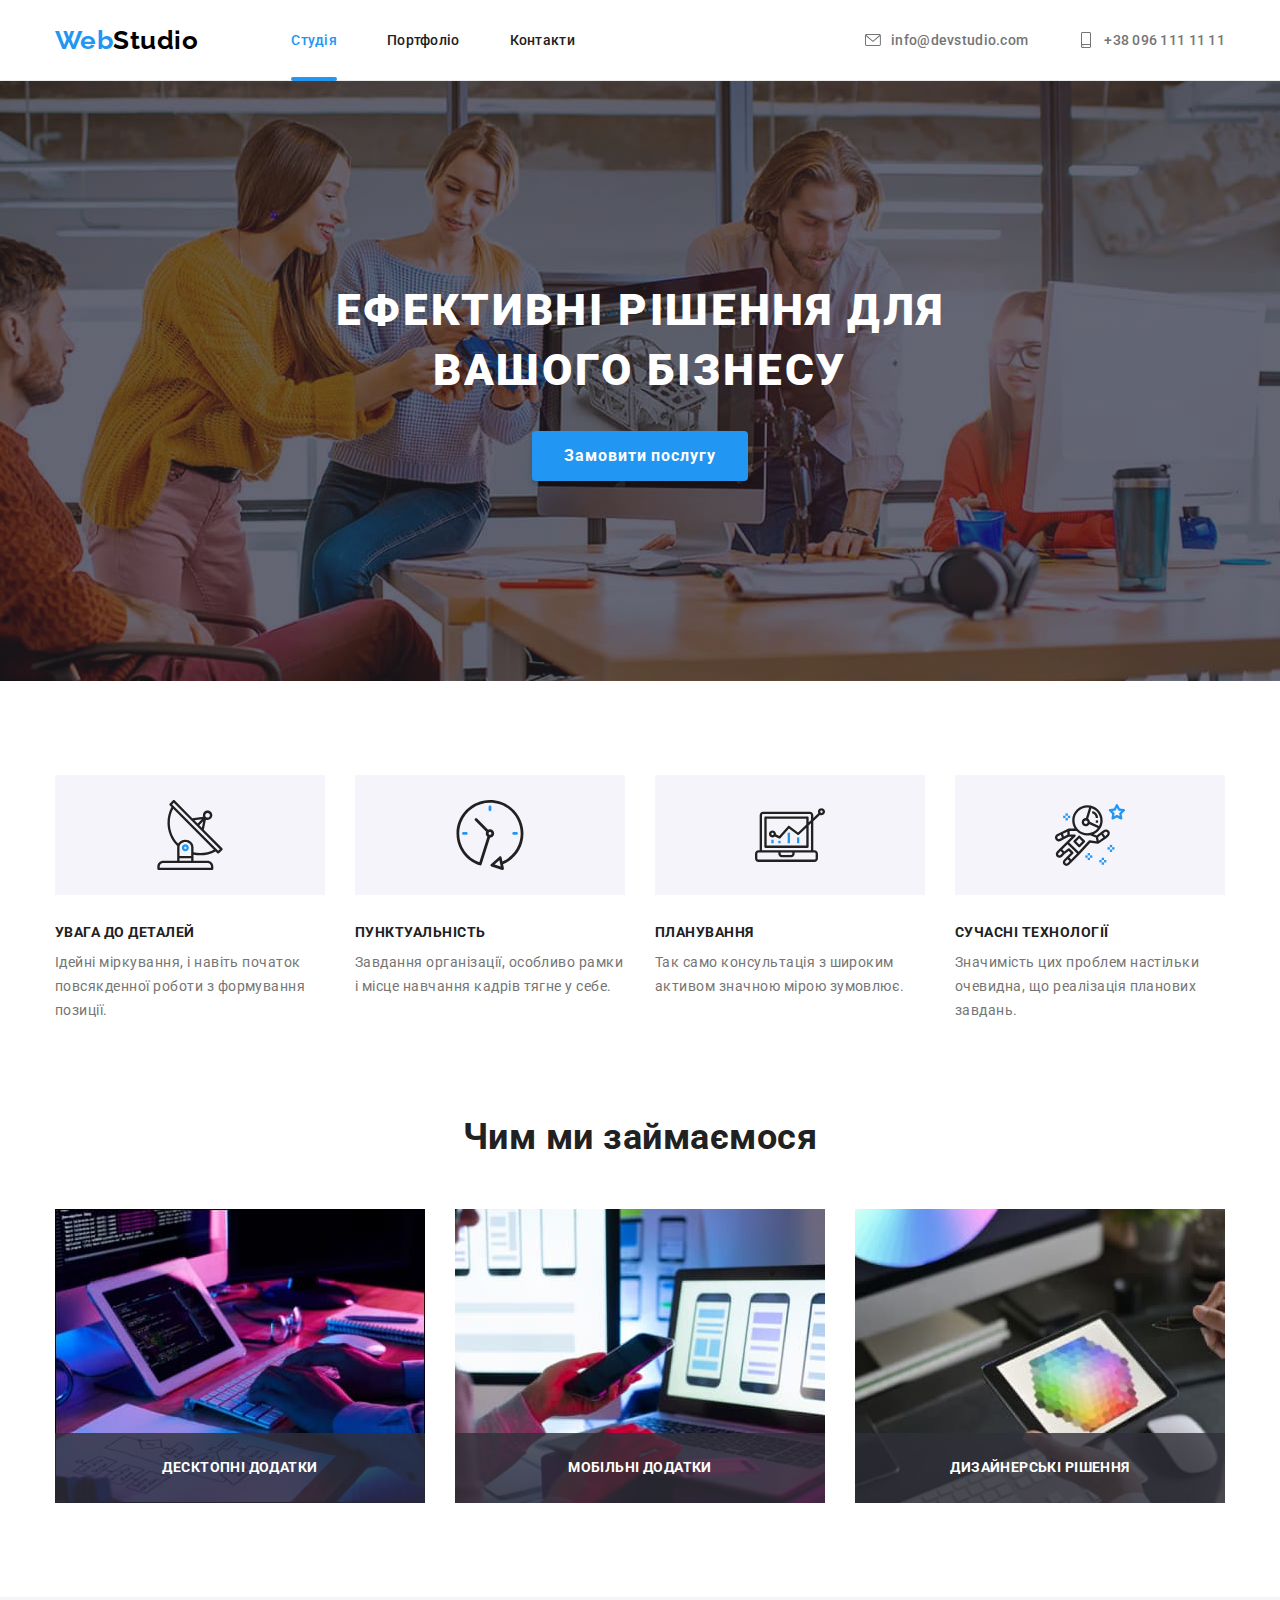
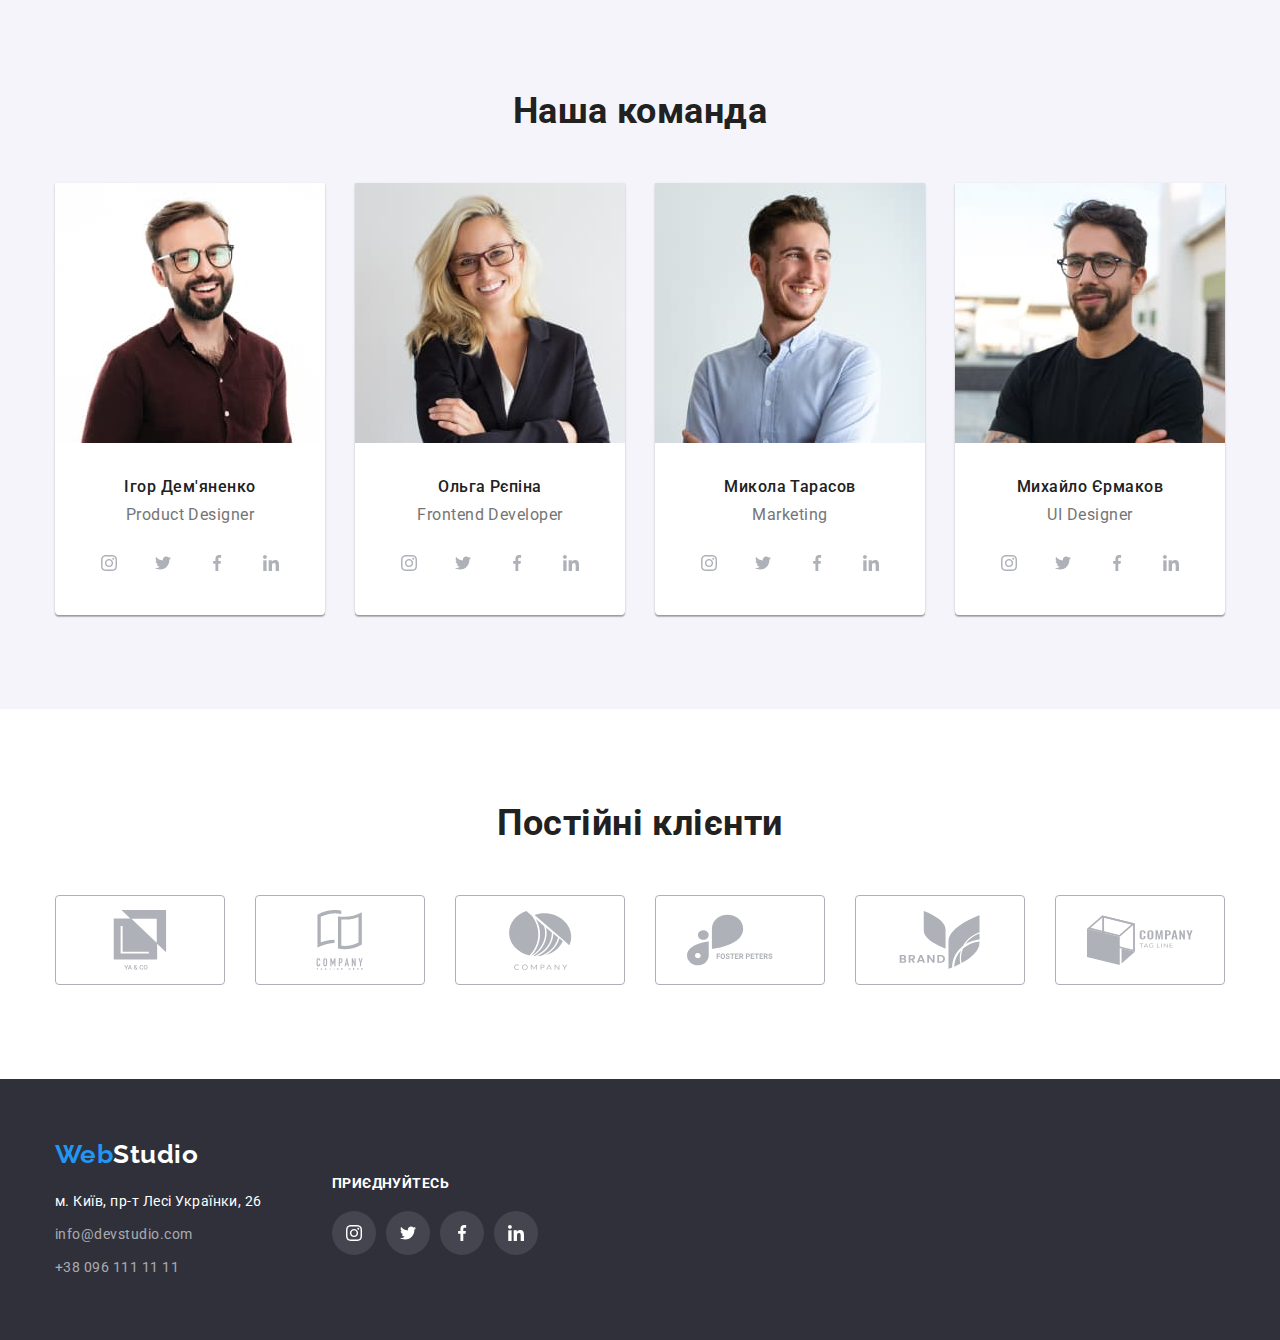
==== index.html @ 2c92645b "hw5" ====
<!DOCTYPE html>
<html lang="uk">
  <head>
    <meta charset="UTF-8" />
    <meta http-equiv="X-UA-Compatible" content="IE=edge" />
    <meta name="viewport" content="width=device-width, initial-scale=1.0" />
    <title>Студія</title>
    <link rel="preconnect" href="https://fonts.googleapis.com" />
    <link rel="preconnect" href="https://fonts.gstatic.com" crossorigin />
    <link
      href="https://fonts.googleapis.com/css2?family=Raleway:wght@700&family=Roboto:wght@400;500;700;900&display=swap"
      rel="stylesheet"
    />
    <link rel="stylesheet"
    href=https://cdnjs.cloudflare.com/ajax/libs/modern-normalize/1.1.0/modern-normalize.min.css
    />
    <link rel="stylesheet" href="/css/styles.css" />
  </head>

  <body>
    <!--HEADER-->
    <header class="page-header">
      <div class="container">
        <div class="container-header">
          <nav class="header-nav">
            <a class="logo-link" href="./index.html"
              ><span style="color: #2196f3">Web</span
              ><span style="color: #000000">Studio</span></a
            >
            <ul class="header-links">
              <li>
                <a class="menu-link current" href="./index.html">Студія</a>
              </li>
              <li>
                <a class="menu-link" href="./portfolio.html">Портфоліо</a>
              </li>
              <li><a class="menu-link" href="#">Контакти</a></li>
            </ul>
          </nav>
          <ul class="header-contact-links">
            <li>
              <a class="header-email" href="mailto:info@devstudio.com">
                <svg width="16" height="16">
                  <use href="./images/symbol-defs.svg#icon-envelope"></use>
                </svg>
                info@devstudio.com
              </a>
            </li>
            <li>
              <a class="header-phone" href="tel:+380961111111">
                <svg width="16" height="16">
                  <use href="./images/symbol-defs.svg#icon-smartphone"></use>
                </svg>
                +38 096 111 11 11
              </a>
            </li>
          </ul>
        </div>
      </div>
    </header>

    <main>
      <!--HERO SECTION-->
      <section class="hero-section">
        <div class="container">
          <div class="hero-container">
            <h1 class="hero-title">Ефективні рішення для вашого бізнесу</h1>
            <button type="button" class="hero-button" data-modal-open>
              Замовити послугу
            </button>
          </div>
        </div>
      </section>

      <!--ADVANTAGES SECTION-->
      <section class="advantages-section">
        <div class="container">
          <div class="advantages-container">
            <h2 class="hidden-title">Наші переваги</h2>
            <ul class="advantages-list">
              <li class="advantages-item">
                <div class="advantages-icons">
                  <svg width="70" height="70">
                    <use href="./images/symbol-defs.svg#icon-antenna"></use>
                  </svg>
                </div>
                <h3 class="advantages-title">Увага до деталей</h3>
                <p class="advantages-text">
                  Ідейні міркування, і навіть початок повсякденної роботи з
                  формування позиції.
                </p>
              </li>
              <li>
                <div class="advantages-icons">
                  <svg width="70" height="70">
                    <use href="./images/symbol-defs.svg#icon-clock"></use>
                  </svg>
                </div>
                <h3 class="advantages-title">Пунктуальність</h3>
                <p class="advantages-text">
                  Завдання організації, особливо рамки і місце навчання кадрів
                  тягне у себе.
                </p>
              </li>
              <li>
                <div class="advantages-icons">
                  <svg width="70" height="70">
                    <use href="./images/symbol-defs.svg#icon-diagram"></use>
                  </svg>
                </div>
                <h3 class="advantages-title">Планування</h3>
                <p class="advantages-text">
                  Так само консультація з широким активом значною мірою
                  зумовлює.
                </p>
              </li>
              <li>
                <div class="advantages-icons">
                  <svg width="70" height="70">
                    <use href="./images/symbol-defs.svg#icon-astronaut"></use>
                  </svg>
                </div>
                <h3 class="advantages-title">Сучасні технології</h3>
                <p class="advantages-text">
                  Значимість цих проблем настільки очевидна, що реалізація
                  планових завдань.
                </p>
              </li>
            </ul>
          </div>
        </div>
      </section>

      <!--WHAT WE DO SECTION-->
      <section class="work-section">
        <div class="container">
          <div class="work-container">
            <h2 class="work-title">Чим ми займаємося</h2>
            <ul class="work-list">
              <li class="work-item">
                <div class="work-text-box">
                  <h3>Десктопні додатки</h3>
                </div>
                <img
                  class="work-image"
                  src="./images/wireframes.jpg"
                  alt="Людина працює за планшетом"
                  width="370"
                />
              </li>
              <li class="work-item">
                <div class="work-text-box">
                  <h3>Мобільні додатки</h3>
                </div>

                <img
                  class="work-image"
                  src="./images/layout.jpg"
                  alt="Людина тримає телефон та працює за комп'ютером"
                  width="370"
                />
              </li>
              <li class="work-item">
                <div class="work-text-box">
                  <h3>Дизайнерські рішення</h3>
                </div>
                <img
                  class="work-image"
                  src="./images/design.jpg"
                  alt="Людина тримає планшет з зображенням кольорів"
                  width="370"
                />
              </li>
            </ul>
          </div>
        </div>
      </section>

      <!--TEAM SECTION-->
      <section class="team-section">
        <div class="container">
          <div class="team-container">
            <h2 class="team-title">Наша команда</h2>
            <ul class="team-list">
              <li class="team-member">
                <img
                  class="team-image"
                  src="./images/Ihor.jpg"
                  alt="Усміхнений хлопець в окулярах"
                  width="270"
                />
                <div class="member-description">
                  <h3 class="member-name">Ігор дем'яненко</h3>
                  <p class="member-position">Product designer</p>
                  <ul class="social-links">
                    <li class="social-page">
                      <a href="" class="social-type">
                        <svg width="16" height="16">
                          <use
                            href="./images/symbol-defs.svg#icon-instagram"
                          ></use>
                        </svg>
                      </a>
                    </li>
                    <li class="social-page">
                      <a href="" class="social-type">
                        <svg width="16" height="16">
                          <use
                            href="./images/symbol-defs.svg#icon-twitter"
                          ></use>
                        </svg>
                      </a>
                    </li>
                    <li class="social-page">
                      <a href="" class="social-type">
                        <svg width="16" height="16">
                          <use
                            href="./images/symbol-defs.svg#icon-facebook"
                          ></use>
                        </svg>
                      </a>
                    </li>
                    <li class="social-page">
                      <a href="" class="social-type">
                        <svg width="16" height="16">
                          <use
                            href="./images/symbol-defs.svg#icon-linkedin"
                          ></use>
                        </svg>
                      </a>
                    </li>
                  </ul>
                </div>
              </li>
              <li class="team-member">
                <img
                  class="team-image"
                  src="./images/Olga.jpg"
                  alt="Усміхнена дівчина в окулярах"
                  width="270"
                />
                <div class="member-description">
                  <h3 class="member-name">Ольга рєпіна</h3>
                  <p class="member-position">Frontend developer</p>
                  <ul class="social-links">
                    <li class="social-page">
                      <a href="" class="social-type">
                        <svg width="16" height="16">
                          <use
                            href="./images/symbol-defs.svg#icon-instagram"
                          ></use>
                        </svg>
                      </a>
                    </li>
                    <li class="social-page">
                      <a href="" class="social-type">
                        <svg width="16" height="16">
                          <use
                            href="./images/symbol-defs.svg#icon-twitter"
                          ></use>
                        </svg>
                      </a>
                    </li>
                    <li class="social-page">
                      <a href="" class="social-type">
                        <svg width="16" height="16">
                          <use
                            href="./images/symbol-defs.svg#icon-facebook"
                          ></use>
                        </svg>
                      </a>
                    </li>
                    <li class="social-page">
                      <a href="" class="social-type">
                        <svg width="16" height="16">
                          <use
                            href="./images/symbol-defs.svg#icon-linkedin"
                          ></use>
                        </svg>
                      </a>
                    </li>
                  </ul>
                </div>
              </li>
              <li class="team-member">
                <img
                  class="team-image"
                  src="./images/Mykola.jpg"
                  alt="Усміхнений хлопець"
                  width="270"
                />
                <div class="member-description">
                  <h3 class="member-name">Микола тарасов</h3>
                  <p class="member-position">Marketing</p>
                  <ul class="social-links">
                    <li class="social-page">
                      <a href="" class="social-type">
                        <svg width="16" height="16">
                          <use
                            href="./images/symbol-defs.svg#icon-instagram"
                          ></use>
                        </svg>
                      </a>
                    </li>
                    <li class="social-page">
                      <a href="" class="social-type">
                        <svg width="16" height="16">
                          <use
                            href="./images/symbol-defs.svg#icon-twitter"
                          ></use>
                        </svg>
                      </a>
                    </li>
                    <li class="social-page">
                      <a href="" class="social-type">
                        <svg width="16" height="16">
                          <use
                            href="./images/symbol-defs.svg#icon-facebook"
                          ></use>
                        </svg>
                      </a>
                    </li>
                    <li class="social-page">
                      <a href="" class="social-type">
                        <svg width="16" height="16">
                          <use
                            href="./images/symbol-defs.svg#icon-linkedin"
                          ></use>
                        </svg>
                      </a>
                    </li>
                  </ul>
                </div>
              </li>
              <li class="team-member">
                <img
                  class="team-image"
                  src="./images/Myhailo.jpg"
                  alt="Хлопець в окулярах"
                  width="270"
                />
                <div class="member-description">
                  <h3 class="member-name">Михайло єрмаков</h3>
                  <p class="member-position">UI designer</p>
                  <ul class="social-links">
                    <li class="social-page">
                      <a href="" class="social-type">
                        <svg width="16" height="16">
                          <use
                            href="./images/symbol-defs.svg#icon-instagram"
                          ></use>
                        </svg>
                      </a>
                    </li>
                    <li class="social-page">
                      <a href="" class="social-type">
                        <svg width="16" height="16">
                          <use
                            href="./images/symbol-defs.svg#icon-twitter"
                          ></use>
                        </svg>
                      </a>
                    </li>
                    <li class="social-page">
                      <a href="" class="social-type">
                        <svg width="16" height="16">
                          <use
                            href="./images/symbol-defs.svg#icon-facebook"
                          ></use>
                        </svg>
                      </a>
                    </li>
                    <li class="social-page">
                      <a href="" class="social-type">
                        <svg width="16" height="16">
                          <use
                            href="./images/symbol-defs.svg#icon-linkedin"
                          ></use>
                        </svg>
                      </a>
                    </li>
                  </ul>
                </div>
              </li>
            </ul>
          </div>
        </div>
      </section>
    </main>

    <!--OUR CLIENTS -->
    <section class="clients-section">
      <div class="container">
        <div class="clients-container">
          <h2 class="clients-title">Постійні клієнти</h2>
          <ul class="clients-list">
            <li class="client-type">
              <a href="" class="client-link">
                <svg width="106" height="60">
                  <use href="./images/symbol-defs.svg#icon-clt-1"></use>
                </svg>
              </a>
            </li>
            <li class="client-type">
              <a href="" class="client-link">
                <svg width="106" height="60">
                  <use href="./images/symbol-defs.svg#icon-clt-2"></use>
                </svg>
              </a>
            </li>
            <li class="client-type">
              <a href="" class="client-link">
                <svg width="106" height="60">
                  <use href="./images/symbol-defs.svg#icon-clt-3"></use>
                </svg>
              </a>
            </li>
            <li class="client-type">
              <a href="" class="client-link">
                <svg width="106" height="60">
                  <use href="./images/symbol-defs.svg#icon-clt-4"></use>
                </svg>
              </a>
            </li>
            <li class="client-type">
              <a href="" class="client-link">
                <svg width="106" height="60">
                  <use href="./images/symbol-defs.svg#icon-clt-5"></use>
                </svg>
              </a>
            </li>
            <li class="client-type">
              <a href="" class="client-link">
                <svg width="106" height="60">
                  <use href="./images/symbol-defs.svg#icon-clt-6"></use>
                </svg>
              </a>
            </li>
          </ul>
        </div>
      </div>
    </section>

    <!--FOOTER -->
    <footer class="footer-section">
      <div class="container">
        <div class="footer-container">
          <div class="footer-first-section">
            <a class="logo-link-ft" href="./index.html"
              ><span style="color: #2196f3">Web</span
              ><span style="color: #fff">Studio</span></a
            >
            <address>
              <ul class="address-list">
                <li class="address-item">
                  <a
                    class="address-link"
                    href="https://goo.gl/maps/CPtrU1FHBa2aNyZL9"
                    target="_blank"
                    rel="noopener noreferrer nofollow"
                    >м. Київ, пр-т Лесі Українки, 26</a
                  >
                </li>
                <li class="address-item">
                  <a class="footer-email" href="mailto:info@devstudio.com"
                    >info@devstudio.com</a
                  >
                </li>
                <li class="address-item">
                  <a class="footer-phone" href="tel:+380961111111"
                    >+38 096 111 11 11</a
                  >
                </li>
              </ul>
            </address>
          </div>

          <div class="footer-socials">
            <h2 class="footer-tittle">Приєднуйтесь</h2>
            <ul class="social-links-ft">
              <li class="social-page-ft">
                <a href="" class="social-type-ft">
                  <svg width="16" height="16">
                    <use href="./images/symbol-defs.svg#icon-instagram"></use>
                  </svg>
                </a>
              </li>
              <li class="social-page-ft">
                <a href="" class="social-type-ft">
                  <svg width="16" height="16">
                    <use href="./images/symbol-defs.svg#icon-twitter"></use>
                  </svg>
                </a>
              </li>
              <li class="social-page-ft">
                <a href="" class="social-type-ft">
                  <svg width="16" height="16">
                    <use href="./images/symbol-defs.svg#icon-facebook"></use>
                  </svg>
                </a>
              </li>
              <li class="social-page-ft">
                <a href="" class="social-type-ft">
                  <svg width="16" height="16">
                    <use href="./images/symbol-defs.svg#icon-linkedin"></use>
                  </svg>
                </a>
              </li>
            </ul>
          </div>
        </div>
      </div>
    </footer>

    <!--                MODAL                            -->
    <div class="backdrop is-hidden" data-modal>
      <div class="modal">
               <button type="button" class="modal-close-btn" data-modal-close>
          <svg width="8" height="8">
                    <use href="./images/symbol-defs.svg#close-cross"></use>
                  </svg>
        </button>
      </div>
    </div>


  <script src="./js/modal.js"></script>
</body>
  </body>
</html>
---- css/styles.css ----
:root {
  --accent-color: #2196f3;
  --header-color: #212121;
  --plain-black: #000000;
  --plain-white: #ffffff;
  --main-text: #757575;
  --background-color: #2f303a;
  --greyer-white: #f5f4fa;
  --icons-bckg: #afb1b8;
}

html {
  box-sizing: border-box;
}

*,
*::before,
*::after {
  box-sizing: inherit;
}

body {
  color: var(--main-text);
  font-family: Roboto, sans-serif;
  letter-spacing: 0.03em;
}

.container {
  width: 1200px;
  padding: 0 15px;
  margin: 0 auto;
}

/*HEADER*/
.hero-section {
  display: flex;
  justify-content: center;
  max-width: 1600px;
}

.container-header {
  display: flex;
  justify-content: space-between;
  margin: 0;
  padding: 0;
}

.header-links {
  /* position: relative; */

  display: flex;
  align-items: center;
  margin: 0;
  padding: 0;
  gap: 50px;

  list-style-type: none;

  background-color: var (--plain-white);
}

.page-header {
  background-color: var(--plain-white);
  border-bottom: 1px solid #ececec;
}

.logo-link {
  display: flex;
  margin-right: 93px;
  align-items: center;

  font-family: Raleway, sans-serif;
  font-weight: 700;
  font-size: 26px;
  line-height: 1.19;
  text-decoration: none;

  color: var(--plain-black);
}

.header-nav {
  display: flex;
}
.menu-link {
  position: relative;
  display: block;
  padding-top: 32px;
  padding-bottom: 32px;

  font-weight: 500;
  font-size: 14px;
  line-height: 1.142;
  letter-spacing: 0.02em;
  text-decoration: none;

  color: var(--header-color);
}

.menu-link:hover,
.menu-link:focus {
  color: var(--accent-color);

  transition-duration: 250ms;
  transition-timing-function: cubic-bezier(0.4, 0, 0.2, 1);
}

.menu-link.current::after {
  position: absolute;
  left: 0;
  bottom: -1px;
  content: "";

  width: 100%;
  height: 4px;

  background-color: var(--accent-color);
  border-radius: 2px;
}

.header-contact-links {
  display: flex;
  align-items: center;
  gap: 50px;
  margin: 0;
  padding: 0;

  list-style-type: none;
  text-decoration: none;
}

.header-email {
  display: flex;
  align-items: center;
  gap: 10px;
  padding-top: 32px;
  padding-bottom: 32px;

  font-weight: 500;
  font-size: 14px;
  line-height: 1.172;
  letter-spacing: 0.02em;
  text-decoration: none;

  color: var(--main-text);
  fill: var(--main-text);
}

.header-phone {
  display: flex;
  align-items: center;
  gap: 10px;
  padding-top: 32px;
  padding-bottom: 32px;

  font-weight: 500;
  font-size: 14px;
  line-height: 1.172;
  letter-spacing: 0.02em;
  text-decoration: none;

  color: var(--main-text);
  fill: var(--main-text);
}

.header-email:hover,
.header-email:focus {
  fill: var(--accent-color);
  color: var(--accent-color);

  transition-duration: 250ms;
  transition-timing-function: cubic-bezier(0.4, 0, 0.2, 1);
}

.header-phone:hover,
.header-phone:focus {
  fill: var(--accent-color);
  color: var(--accent-color);

  transition-duration: 250ms;
  transition-timing-function: cubic-bezier(0.4, 0, 0.2, 1);
}

.header-links .menu-link.current {
  color: var(--accent-color);
}

/*HERO SECTION*/
.hero-section {
  display: block;
  justify-content: center;
  align-content: center;
  margin-left: auto;
  margin-right: auto;

  padding: 200px 0px;
  background-color: var(--background-color);
  text-align: center;

  background-image: linear-gradient(
      to right,
      rgba(47, 48, 58, 0.4),
      rgba(47, 48, 58, 0.4)
    ),
    url(../images/team-work.jpg);

  background-repeat: no-repeat;
  background-size: cover;
  background-position: center;
}

.hero-title {
  margin: 0 auto 30px auto;
  padding: 0;
  max-width: 696px;

  font-size: 44px;
  font-weight: 900;
  line-height: 1.36;
  letter-spacing: 0.06em;
  text-transform: uppercase;

  color: var(--plain-white);
}

.hero-button {
  padding: 10px 32px;

  font-family: Roboto, sans-serif;
  font-weight: 700;
  font-size: 16px;
  line-height: 1.875;
  letter-spacing: 0.06em;

  border-radius: 4px;
  box-shadow: 0px 4px 4px rgba(0, 0, 0, 0.15);
  border: none;
  cursor: pointer;

  color: var(--plain-white);
  background-color: var(--accent-color);
}

.hero-button:hover,
.hero-button:focus {
  background: #2196f3;
  box-shadow: 0px 4px 4px rgba(0, 0, 0, 0.15);
  border-radius: 4px;

  transition-duration: 250ms;
  transition-timing-function: cubic-bezier(0.4, 0, 0.2, 1);
}

/*ADVANTAGES*/
.advantages-section {
  padding-top: 94px;
  padding-bottom: 94px;
}

.advantages-list {
  display: flex;
  margin: 0;
  padding: 0;
  justify-content: space-between;

  list-style-type: none;
}

advantages-item {
  padding: 0;
}

.advantages-icons {
  display: flex;
  align-items: center;
  justify-content: center;
  margin-bottom: 30px;
  width: 270px;
  height: 120px;

  background-color: var(--greyer-white);
}

.advantages-title {
  display: block;
  max-width: 270px;
  gap: 30px;

  margin-top: 0;
  margin-bottom: 10px;

  font-size: 14px;
  font-weight: 700;
  line-height: 1.14;
  text-transform: uppercase;

  color: var(--header-color);
}

.advantages-text {
  margin: 0;
  padding: 0;
  max-width: 270px;
  font-size: 14px;
  font-weight: 400;
  line-height: 1.714;

  color: var(--main-text);
}

.hidden-title {
  position: absolute;
  white-space: nowrap;
  width: 1px;
  height: 1px;
  overflow: hidden;
  border: 0;
  padding: 0;
  clip: rect(0 0 0 0);
  clip-path: inset(50%);
  margin: -1px;
}

/*WHAT WE DO*/
.work-section {
  padding-bottom: 94px;
}

.work-container {
  text-align: center;
}

.work-image {
  display: block;
  width: 100%;
  /* position: relative; */
}
/* .work-item::after {
  content: "";
  width: 370px;
  height: 70px;
  position: absolute;
  background-color: rgba(47, 48, 58, 0.8);
} */

.work-item {
  position: relative;
}

.work-title {
  margin-top: 0;
  margin-bottom: 50px;

  font-size: 36px;
  font-weight: 700;
  line-height: 1.166;
  padding: 0, 20px;

  color: var(--header-color);
}

.work-list {
  display: flex;
  flex-direction: row;
  flex-basis: calc((100%-90px) / 3);
  gap: 30px;
  justify-content: center;
  list-style-type: none;
  margin: 0;
  padding: 0;
}

.work-text-box {
  position: absolute;

  width: 370px;
  height: 70px;

  left: 0;
  bottom: 0;

  z-index: 1;
}

.work-text-box > h3 {
  font-size: 14px;
  font-weight: 700;
  line-height: 1.14;
  letter-spacing: 0.03em;
  text-align: center;
  text-transform: uppercase;

  margin: 0;
  padding-top: 27px;
  padding-bottom: 27px;

  color: var(--plain-white);
  background-color: rgba(47, 48, 58, 0.8);
}

/*TEAM SECTION*/
.team-section {
  background-color: #f5f4fa;
  padding-bottom: 94px;
  padding-top: 94px;
  text-align: center;
}

.team-list {
  display: flex;
  justify-content: center;
  margin: 0;
  padding: 0;
  gap: 30px;

  list-style-type: none;
}

.team-member {
  background-color: var(--plain-white);
  box-shadow: 0px 1px 3px rgba(0, 0, 0, 0.12), 0px 1px 1px rgba(0, 0, 0, 0.14),
    0px 2px 1px rgba(0, 0, 0, 0.2);
  border-radius: 0px 0px 4px 4px;
}

.team-title {
  margin-top: 0;
  margin-bottom: 50px;

  font-size: 36px;
  font-weight: 700;
  line-height: 1.166;

  color: var(--header-color);
}

.member-description {
  padding: 30px 0px;
  text-align: center;
}

.member-name {
  margin: 0;
  padding: 0;
  margin-bottom: 10px;

  font-size: 16px;
  font-weight: 500;
  line-height: 1.188;
  text-transform: capitalize;

  color: var(--header-color);
}

.member-position {
  margin: 0;
  padding: 0;

  font-size: 16px;
  font-weight: 400;
  line-height: 1.166;
  text-transform: capitalize;

  color: var(--main-text);
}

.social-links {
  display: inline-flex;
  flex-direction: row;
  align-items: center;
  justify-content: center;
  gap: 10px;
  padding: 0;
  margin-top: 16px;

  list-style: none;
}

.social-page {
  display: inline-flex;
  flex-direction: row;
  align-items: center;
}

.social-type {
  display: flex;
  align-items: center;
  justify-content: center;

  background-color: var(--plain-white);
  border-radius: 50%;
  width: 44px;
  height: 44px;

  fill: var(--icons-bckg);
}

.social-type:hover,
.social-type:focus {
  background-color: var(--accent-color);
  background-size: 100%;
  fill: var(--plain-white);
  border-radius: 50%;

  transition-duration: 250ms;
  transition-timing-function: cubic-bezier(0.4, 0, 0.2, 1);
}

/* OUR CLIENTS */
.clients-section {
  text-align: center;
  padding-top: 94px;
  padding-bottom: 94px;
}
.clients-container {
  max-width: 1170px;
}

.clients-title {
  margin-top: 0;
  margin-bottom: 50px;

  font-size: 36px;
  font-weight: 700;
  line-height: 1.166;

  color: var(--header-color);
}

.clients-list {
  display: inline-flex;
  flex-direction: row;
  align-items: center;
  justify-content: center;
  gap: 30px;
  padding: 0;
  margin: 0;
  width: 100%;

  list-style: none;
}

.client-link {
  display: flex;
  align-items: center;
  justify-content: center;
  width: 170px;
  height: 90px;

  fill: var(--icons-bckg);
  border: 1px solid var(--icons-bckg);
  border-radius: 4px;
}

.client-link:hover,
.client-link:focus {
  fill: var(--accent-color);
  border: 1px solid var(--accent-color);

  transition-duration: 250ms;
  transition-timing-function: cubic-bezier(0.4, 0, 0.2, 1);
}
/*FOOTER*/
.footer-section {
  display: flex;
  background-color: var(--background-color);
  padding-top: 60px;
  padding-bottom: 60px;
}

.footer-container {
  display: flex;
}

.footer-first-section {
  display: block;
  margin-right: 70px;
}
.address {
  margin: 0;
  padding: 0;
}

.logo-link-ft {
  display: block;
  padding: 0;
  font-family: Raleway, sans-serif;
  font-weight: 700;
  font-size: 26px;
  line-height: 1.19;
  text-decoration: none;
  margin-bottom: 20px;
}

.address-list {
  list-style-type: none;
  padding: 0;
  margin: 0;
}

.address-item:not(:last-child) {
  margin-bottom: 9px;
}

.address-link {
  font-weight: 400;
  font-size: 14px;
  font-style: normal;
  line-height: 1.714;
  text-decoration: none;

  color: var(--plain-white);
}

.footer-email {
  font-weight: 400;
  font-size: 14px;
  font-style: normal;
  line-height: 1.714;
  text-decoration: none;

  color: rgba(255, 255, 255, 0.6);
}

.footer-phone {
  font-weight: 400;
  font-size: 14px;
  font-style: normal;
  line-height: 1.714;
  text-decoration: none;

  color: rgba(255, 255, 255, 0.6);
}

.footer-email:hover,
.footer-email:focus {
  color: var(--accent-color);

  transition-duration: 250ms;
  transition-timing-function: cubic-bezier(0.4, 0, 0.2, 1);
}

.footer-phone:hover,
.footer-phone:focus {
  color: var(--accent-color);

  transition-duration: 250ms;
  transition-timing-function: cubic-bezier(0.4, 0, 0.2, 1);
}

/* FOOTER-SOCIAL MEDIA */
.footer-socials {
  display: block;
  align-content: center;
  justify-content: center;
  padding-top: 12px;
}

.footer-tittle {
  display: block;
  margin: 0;
  text-transform: uppercase;

  font-size: 14px;
  font-weight: 700;
  line-height: 1.142;
  letter-spacing: 0.03em;

  color: var(--plain-white);
}

.social-links-ft {
  display: inline-flex;
  flex-direction: row;
  align-items: center;
  justify-content: center;
  gap: 10px;
  padding: 0;
  margin: 0;
  margin-top: 20px;

  list-style: none;
}

.social-type-ft {
  display: flex;
  align-items: center;
  justify-content: center;

  background-color: rgba(255, 255, 255, 0.1);
  border-radius: 50%;
  width: 44px;
  height: 44px;

  fill: var(--plain-white);
}

.social-type-ft:hover,
.social-type-ft:focus {
  background-color: var(--accent-color);
  background-size: 100%;
  border-radius: 50%;

  transition-duration: 250ms;
  transition-timing-function: cubic-bezier(0.4, 0, 0.2, 1);
}

/*                                    PORTFOLIO PAGE*                         /
/*Main-Filters*/

.portfolio-section {
  padding-top: 94px;
  padding-bottom: 94px;
}

.work-filters {
  display: flex;
  margin: 0;
  padding: 0;
  margin-bottom: 50px;
  justify-content: center;
  gap: 8px;

  list-style-type: none;
}

.filter-button {
  padding: 6px 25px;

  font-family: Roboto, sans-serif;
  font-weight: 500;
  font-size: 16px;
  line-height: 1.625;
  letter-spacing: 0.03em;

  border: none;
  border-radius: 4px;
  cursor: pointer;

  background-color: var(--greyer-white);
  color: var(--header-color);
}

.filter-button:hover,
.filter-button:focus,
.filter-button:active {
  background-color: var(--accent-color);
  color: var(--plain-white);
  border-radius: 4px;
  box-shadow: 0px 3px 1px rgba(0, 0, 0, 0.1), 0px 1px 2px rgba(0, 0, 0, 0.08),
    0px 2px 2px rgba(0, 0, 0, 0.12);

  transition-duration: 250ms;
  transition-timing-function: cubic-bezier(0.4, 0, 0.2, 1);
}

/*Main-examples*/

.example-link {
  text-decoration: none;
}

.examples-list {
  display: flex;
  flex-wrap: wrap;
  gap: 30px;

  padding: 0;
  margin: 0;

  list-style-type: none;
}

.examples {
  flex-basis: calc(100% / 3 - 30px);

  background-color: var(--plain-white);
  border-bottom: 1px solid #eeeeeeee;
}

.examples:hover,
.examples:focus {
  box-shadow: 0px 1px 1px rgba(0, 0, 0, 0.12), 0px 4px 4px rgba(0, 0, 0, 0.06),
    1px 4px 6px rgba(0, 0, 0, 0.16);
  border-radius: 0px 0px 4px 4px;

  transition-duration: 250ms;
  transition-timing-function: cubic-bezier(0.4, 0, 0.2, 1);
}

.pop {
  position: relative;
  overflow: hidden;
}
.examples:hover .example-pop-up {
  transform: translateY(0);
}
.example-pop-up {
  position: absolute;
  top: 0;
  left: 0;
  width: 100%;
  height: 100%;
  padding-top: 63px;
  padding-bottom: 63px;
  padding-left: 24px;
  padding-right: 24px;

  transform: translateY(100%);

  transition: transform 250ms;

  color: var(--plain-white);
  background-color: rgba(33, 150, 243, 0.9);
}

.pop-up-text {
  font-size: 18px;
  line-height: 1.5;
  letter-spacing: 0.03em;

  color: var(--plain-white);
}

.example-description {
  margin: 0;
  padding: 20px 24px;
  border: 1px solid #eeeeee;
  border-top: none;
}
.example-title {
  margin: 0;
  margin-bottom: 4px;
  padding: 0;
  font-weight: 700;
  font-size: 18px;
  line-height: 2;
  letter-spacing: 0.06em;
  text-transform: capitalize;

  color: var(--header-color);
}

.example-text {
  margin: 0;
  padding: 0;
  font-weight: 400;
  font-size: 16px;
  line-height: 1.875;

  color: var(--main-text);
}

/*MODAL*/

.backdrop {
  position: fixed;

  top: 0;
  left: 0;
  width: 100%;
  height: 100%;
  z-index: 1;
  transition: opacity 250ms, visibility 250ms;

  background-color: rgba(0, 0, 0, 0.2);
}

.is-hidden {
  opacity: 0;
  visibility: hidden;
  pointer-events: none;
}
.modal {
  position: absolute;

  width: 528px;
  max-height: 581px;
  height: 100%;

  top: 50%;
  left: 50%;
  transform: translate(-50%, -50%);

  box-shadow: 0px 1px 3px rgba(0, 0, 0, 0.12), 0px 1px 1px rgba(0, 0, 0, 0.14),
    0px 2px 1px rgba(0, 0, 0, 0.2);
  border-radius: 4px;

  background-color: var(--plain-white);
}

.modal-close-btn {
  display: flex;
  align-content: center;
  justify-content: center;
  cursor: pointer;

  padding: 6px;
  margin-top: 8px;
  margin-right: 8px;
  margin-left: auto;

  color: var(--plain-black);
  background-color: var(--plain-white);
  border: 1px solid rgba(0, 0, 0, 0.1);
  border-radius: 50%;
}
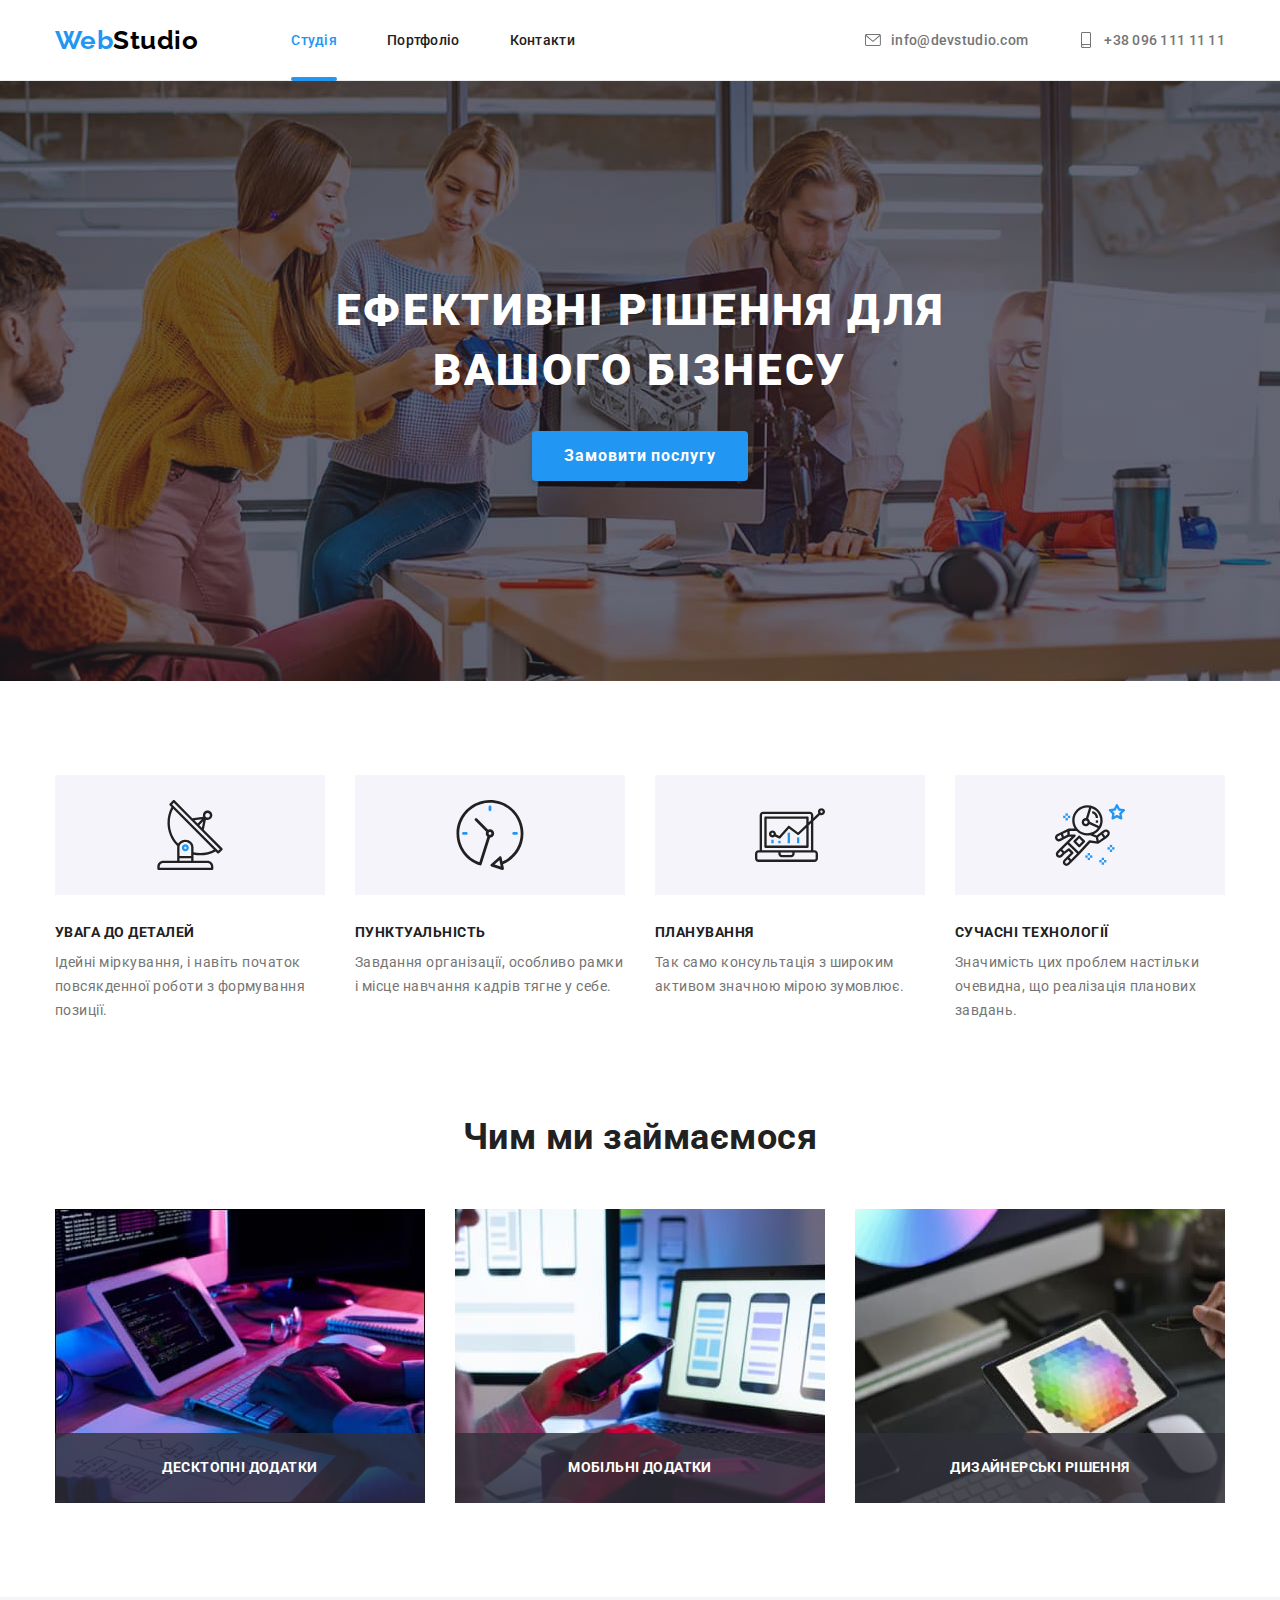
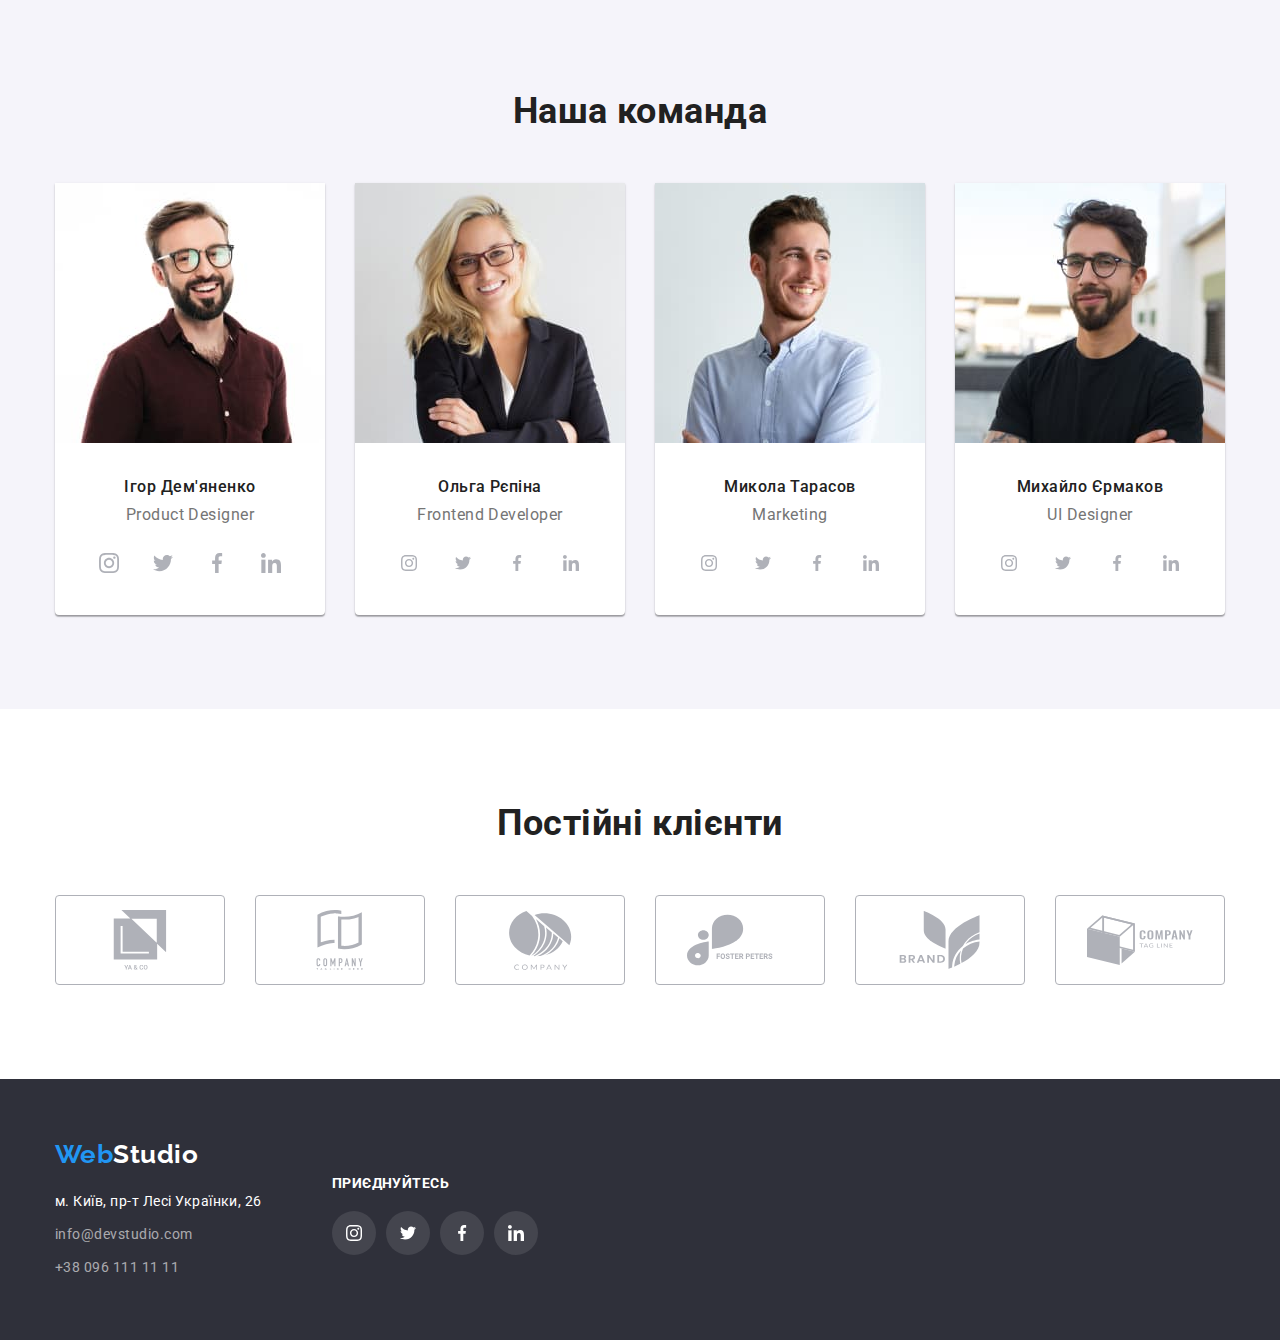
==== commit 26c57e53: "oct23" ====
--- a/index.html
+++ b/index.html
@@ -195,7 +195,7 @@
                   <ul class="social-links">
                     <li class="social-page">
                       <a href="" class="social-type">
-                        <svg width="16" height="16">
+                        <svg width="20" height="20">
                           <use
                             href="./images/symbol-defs.svg#icon-instagram"
                           ></use>
@@ -204,7 +204,7 @@
                     </li>
                     <li class="social-page">
                       <a href="" class="social-type">
-                        <svg width="16" height="16">
+                        <svg width="20" height="20">
                           <use
                             href="./images/symbol-defs.svg#icon-twitter"
                           ></use>
@@ -213,7 +213,7 @@
                     </li>
                     <li class="social-page">
                       <a href="" class="social-type">
-                        <svg width="16" height="16">
+                        <svg width="20" height="20">
                           <use
                             href="./images/symbol-defs.svg#icon-facebook"
                           ></use>
@@ -222,7 +222,7 @@
                     </li>
                     <li class="social-page">
                       <a href="" class="social-type">
-                        <svg width="16" height="16">
+                        <svg width="20" height="20">
                           <use
                             href="./images/symbol-defs.svg#icon-linkedin"
                           ></use>
--- a/css/styles.css
+++ b/css/styles.css
@@ -94,14 +94,14 @@
   text-decoration: none;
 
   color: var(--header-color);
+
+  transition-duration: 250ms;
+  transition-timing-function: cubic-bezier(0.4, 0, 0.2, 1);
 }
 
 .menu-link:hover,
 .menu-link:focus {
   color: var(--accent-color);
-
-  transition-duration: 250ms;
-  transition-timing-function: cubic-bezier(0.4, 0, 0.2, 1);
 }
 
 .menu-link.current::after {
@@ -143,6 +143,9 @@
 
   color: var(--main-text);
   fill: var(--main-text);
+
+  transition-duration: 250ms;
+  transition-timing-function: cubic-bezier(0.4, 0, 0.2, 1);
 }
 
 .header-phone {
@@ -160,24 +163,21 @@
 
   color: var(--main-text);
   fill: var(--main-text);
+
+  transition-duration: 250ms;
+  transition-timing-function: cubic-bezier(0.4, 0, 0.2, 1);
 }
 
 .header-email:hover,
 .header-email:focus {
   fill: var(--accent-color);
   color: var(--accent-color);
-
-  transition-duration: 250ms;
-  transition-timing-function: cubic-bezier(0.4, 0, 0.2, 1);
 }
 
 .header-phone:hover,
 .header-phone:focus {
   fill: var(--accent-color);
   color: var(--accent-color);
-
-  transition-duration: 250ms;
-  transition-timing-function: cubic-bezier(0.4, 0, 0.2, 1);
 }
 
 .header-links .menu-link.current {
@@ -238,6 +238,9 @@
 
   color: var(--plain-white);
   background-color: var(--accent-color);
+
+  transition-duration: 250ms;
+  transition-timing-function: cubic-bezier(0.4, 0, 0.2, 1);
 }
 
 .hero-button:hover,
@@ -245,9 +248,6 @@
   background: #2196f3;
   box-shadow: 0px 4px 4px rgba(0, 0, 0, 0.15);
   border-radius: 4px;
-
-  transition-duration: 250ms;
-  transition-timing-function: cubic-bezier(0.4, 0, 0.2, 1);
 }
 
 /*ADVANTAGES*/
@@ -492,6 +492,9 @@
   height: 44px;
 
   fill: var(--icons-bckg);
+
+    transition-duration: 250ms;
+      transition-timing-function: cubic-bezier(0.4, 0, 0.2, 1);
 }
 
 .social-type:hover,
@@ -500,9 +503,6 @@
   background-size: 100%;
   fill: var(--plain-white);
   border-radius: 50%;
-
-  transition-duration: 250ms;
-  transition-timing-function: cubic-bezier(0.4, 0, 0.2, 1);
 }
 
 /* OUR CLIENTS */
@@ -549,16 +549,18 @@
   fill: var(--icons-bckg);
   border: 1px solid var(--icons-bckg);
   border-radius: 4px;
-}
+
+    transition-duration: 250ms;
+      transition-timing-function: cubic-bezier(0.4, 0, 0.2, 1);
+    }
+
 
 .client-link:hover,
 .client-link:focus {
   fill: var(--accent-color);
-  border: 1px solid var(--accent-color);
-
-  transition-duration: 250ms;
-  transition-timing-function: cubic-bezier(0.4, 0, 0.2, 1);
-}
+  border: 1px solid var(--accent-color); }
+
+
 /*FOOTER*/
 .footer-section {
   display: flex;
@@ -619,6 +621,9 @@
   text-decoration: none;
 
   color: rgba(255, 255, 255, 0.6);
+
+    transition-duration: 250ms;
+      transition-timing-function: cubic-bezier(0.4, 0, 0.2, 1);
 }
 
 .footer-phone {
@@ -629,22 +634,19 @@
   text-decoration: none;
 
   color: rgba(255, 255, 255, 0.6);
+
+    transition-duration: 250ms;
+      transition-timing-function: cubic-bezier(0.4, 0, 0.2, 1);
 }
 
 .footer-email:hover,
 .footer-email:focus {
   color: var(--accent-color);
-
-  transition-duration: 250ms;
-  transition-timing-function: cubic-bezier(0.4, 0, 0.2, 1);
 }
 
 .footer-phone:hover,
 .footer-phone:focus {
   color: var(--accent-color);
-
-  transition-duration: 250ms;
-  transition-timing-function: cubic-bezier(0.4, 0, 0.2, 1);
 }
 
 /* FOOTER-SOCIAL MEDIA */
@@ -692,6 +694,9 @@
   height: 44px;
 
   fill: var(--plain-white);
+
+    transition-duration: 250ms;
+      transition-timing-function: cubic-bezier(0.4, 0, 0.2, 1);
 }
 
 .social-type-ft:hover,
@@ -699,9 +704,6 @@
   background-color: var(--accent-color);
   background-size: 100%;
   border-radius: 50%;
-
-  transition-duration: 250ms;
-  transition-timing-function: cubic-bezier(0.4, 0, 0.2, 1);
 }
 
 /*                                    PORTFOLIO PAGE*                         /
@@ -738,6 +740,9 @@
 
   background-color: var(--greyer-white);
   color: var(--header-color);
+
+    transition-duration: 250ms;
+      transition-timing-function: cubic-bezier(0.4, 0, 0.2, 1);
 }
 
 .filter-button:hover,
@@ -748,33 +753,33 @@
   border-radius: 4px;
   box-shadow: 0px 3px 1px rgba(0, 0, 0, 0.1), 0px 1px 2px rgba(0, 0, 0, 0.08),
     0px 2px 2px rgba(0, 0, 0, 0.12);
+}
+
+/*Main-examples*/
+
+.example-link {
+  text-decoration: none;
+}
+
+.examples-list {
+  display: flex;
+  flex-wrap: wrap;
+  gap: 30px;
+
+  padding: 0;
+  margin: 0;
+
+  list-style-type: none;
+}
+
+.examples {
+  flex-basis: calc(100% / 3 - 30px);
+
+  background-color: var(--plain-white);
+  border-bottom: 1px solid #eeeeeeee;
 
   transition-duration: 250ms;
   transition-timing-function: cubic-bezier(0.4, 0, 0.2, 1);
-}
-
-/*Main-examples*/
-
-.example-link {
-  text-decoration: none;
-}
-
-.examples-list {
-  display: flex;
-  flex-wrap: wrap;
-  gap: 30px;
-
-  padding: 0;
-  margin: 0;
-
-  list-style-type: none;
-}
-
-.examples {
-  flex-basis: calc(100% / 3 - 30px);
-
-  background-color: var(--plain-white);
-  border-bottom: 1px solid #eeeeeeee;
 }
 
 .examples:hover,
@@ -782,9 +787,6 @@
   box-shadow: 0px 1px 1px rgba(0, 0, 0, 0.12), 0px 4px 4px rgba(0, 0, 0, 0.06),
     1px 4px 6px rgba(0, 0, 0, 0.16);
   border-radius: 0px 0px 4px 4px;
-
-  transition-duration: 250ms;
-  transition-timing-function: cubic-bezier(0.4, 0, 0.2, 1);
 }
 
 .pop {
